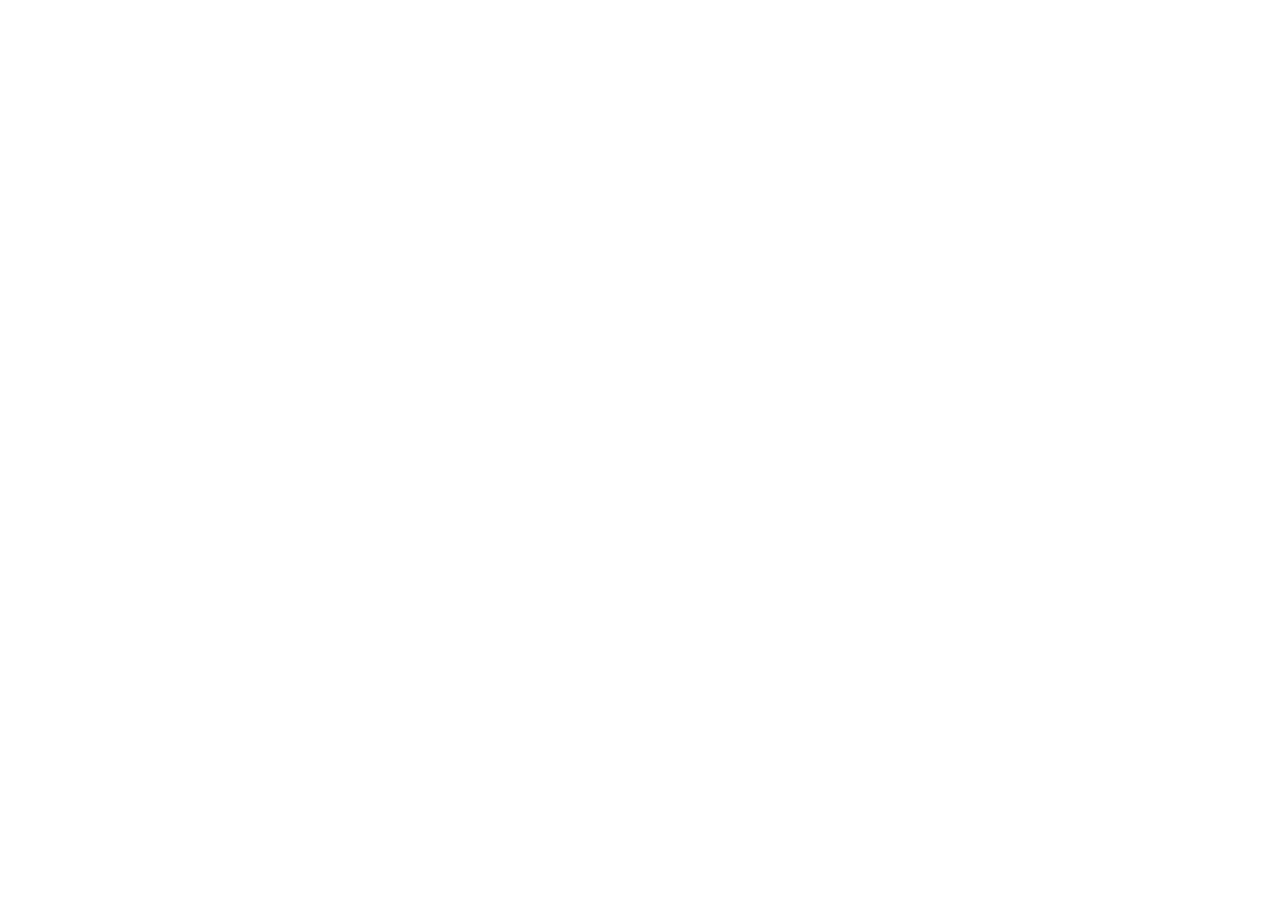
==== index.html @ 06f02a38 "Add files via upload" ====
<!doctype html><html lang="en"><head><meta charset="utf-8"><meta name="viewport" content="width=device-width,initial-scale=1">
<link rel="preconnect" href="https://fonts.googleapis.com"><link rel="preconnect" href="https://fonts.gstatic.com" crossorigin>
<link href="https://fonts.googleapis.com/css2?family=Space+Grotesk:wght@500;700&family=Inter:wght@400;500;600;700&family=JetBrains+Mono:wght@400;600&display=swap" rel="stylesheet">
<link rel="stylesheet" href="css/style.css"><link rel="stylesheet" href="css/academy.css"><link rel="stylesheet" href="css/theme.css">
<link rel="icon" href="images/logo.svg">
<script src="site-config.js"></script><title>Batch 01</title></head>
<body>
<header data-site-header></header>

<!-- HERO: text comes from site-config.js -->
<section data-site-hero></section>

<!-- SECTION TILES: add/remove sections in site-config.js -->
<div data-site-tiles></div>

<footer data-site-footer></footer>
<script src="js/site.js"></script>
<script src="js/protection.js" defer></script>
</body></html>
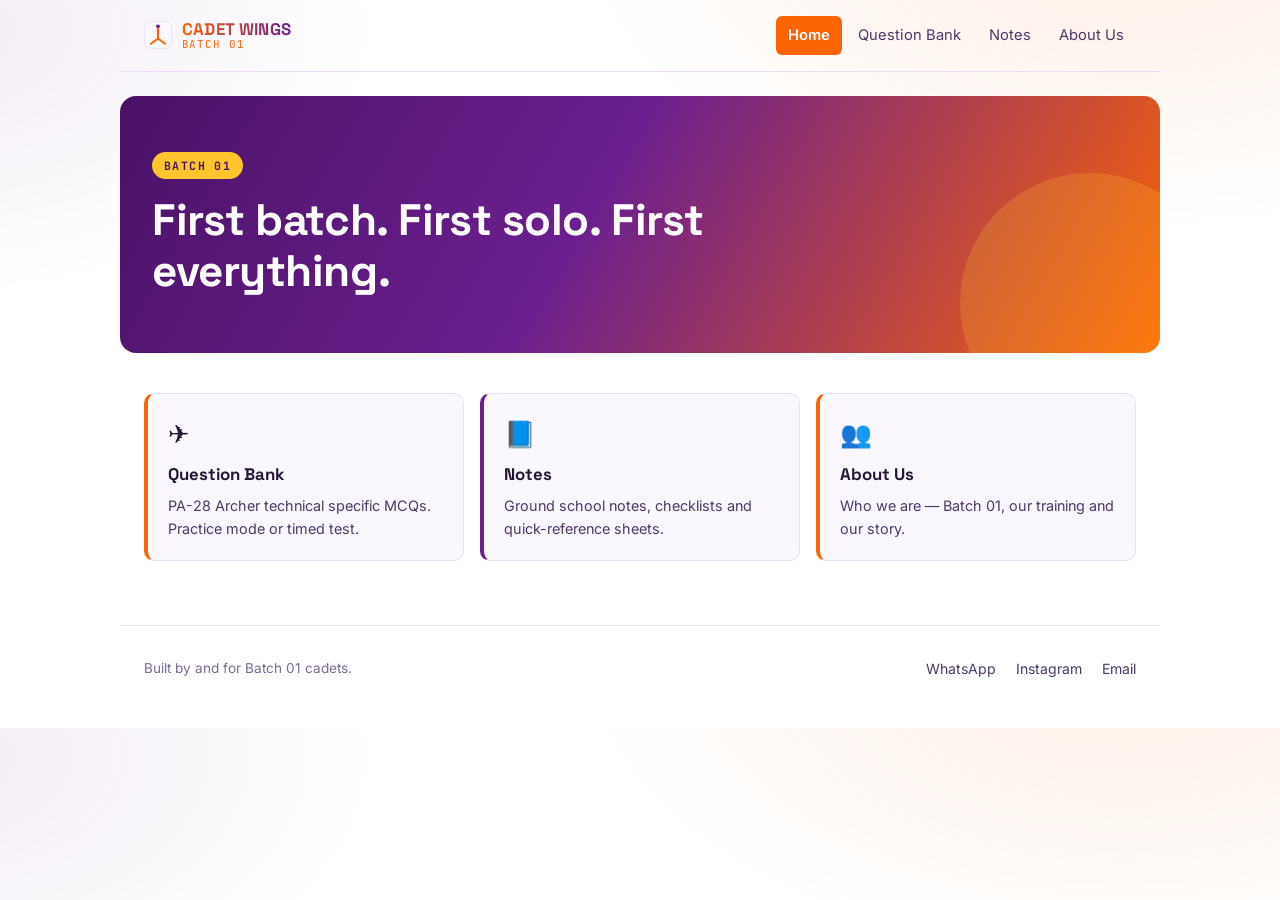
==== commit e29d0bb8: "Update index.html" ====
--- a/index.html
+++ b/index.html
@@ -3,7 +3,7 @@
 <link href="https://fonts.googleapis.com/css2?family=Space+Grotesk:wght@500;700&family=Inter:wght@400;500;600;700&family=JetBrains+Mono:wght@400;600&display=swap" rel="stylesheet">
 <link rel="stylesheet" href="css/style.css"><link rel="stylesheet" href="css/academy.css"><link rel="stylesheet" href="css/theme.css">
 <link rel="icon" href="images/logo.svg">
-<script src="site-config.js"></script><title>Batch 01</title></head>
+<script src="site-config.js"></script><title>Aryan</title></head>
 <body>
 <header data-site-header></header>
 
--- a/css/style.css
+++ b/css/style.css
@@ -0,0 +1,352 @@
+/* ============================================================
+   STYLE.CSS — base layout, typography, header/footer, hero,
+   tiles, buttons, and plain content pages (about, notes).
+   Question-bank–specific rules live in academy.css.
+   Colours live in theme.css.
+   ============================================================ */
+
+*, *::before, *::after { box-sizing: border-box; }
+
+html { color-scheme: light; }
+
+body {
+  margin: 0;
+  background:
+    radial-gradient(900px 480px at 88% -8%, rgba(252, 100, 4, 0.10) 0%, transparent 60%),
+    radial-gradient(780px 460px at -6% 4%, rgba(107, 31, 143, 0.09) 0%, transparent 58%),
+    var(--ink);
+  color: var(--paper);
+  font-family: "Inter", system-ui, -apple-system, sans-serif;
+  font-size: 16px;
+  line-height: 1.55;
+  -webkit-font-smoothing: antialiased;
+}
+
+h1, h2, h3 {
+  font-family: "Space Grotesk", "Inter", sans-serif;
+  font-weight: 700;
+  line-height: 1.15;
+  margin: 0 0 0.6em;
+  letter-spacing: -0.01em;
+}
+
+h2 { font-size: 1.5rem; }
+h3 { font-size: 1.15rem; }
+
+p { margin: 0 0 1em; color: var(--paper-dim); }
+
+code {
+  font-family: "JetBrains Mono", monospace;
+  background: var(--panel);
+  border: 1px solid var(--line);
+  border-radius: 4px;
+  padding: 0.1em 0.4em;
+  font-size: 0.9em;
+  color: var(--signal);
+}
+
+a { color: var(--signal); }
+
+:focus-visible {
+  outline: 2px solid var(--signal);
+  outline-offset: 2px;
+}
+
+.page {
+  max-width: 760px;
+  margin: 0 auto;
+  padding: 2.5rem 1.5rem 5rem;
+}
+
+.page h2 {
+  padding-bottom: 0.5rem;
+  border-bottom: 2px solid var(--signal);
+}
+
+/* ---------------- Header / topbar ---------------- */
+
+.topbar {
+  display: flex;
+  align-items: center;
+  gap: 1rem;
+  max-width: 1040px;
+  margin: 0 auto;
+  padding: 1rem 1.5rem;
+  border-bottom: 1px solid var(--line);
+}
+
+.topbar__brand {
+  display: flex;
+  align-items: center;
+  gap: 0.6rem;
+  text-decoration: none;
+  margin-right: auto;
+}
+
+.topbar__logo { display: block; }
+
+.topbar__brandtext { display: flex; flex-direction: column; line-height: 1.1; }
+
+.topbar__name {
+  font-family: "Space Grotesk", sans-serif;
+  font-weight: 700;
+  font-size: 1.05rem;
+  letter-spacing: 0.02em;
+  background: linear-gradient(90deg, var(--signal), var(--accent2));
+  -webkit-background-clip: text;
+  background-clip: text;
+  color: transparent;
+}
+
+.topbar__line {
+  font-family: "JetBrains Mono", monospace;
+  font-size: 0.68rem;
+  color: var(--signal);
+  letter-spacing: 0.08em;
+}
+
+.topbar__nav {
+  display: flex;
+  gap: 0.25rem;
+}
+
+.topbar__link {
+  color: var(--paper-dim);
+  text-decoration: none;
+  font-size: 0.92rem;
+  padding: 0.5rem 0.75rem;
+  border-radius: 6px;
+  transition: background-color 120ms ease, color 120ms ease;
+}
+
+.topbar__link:hover { color: var(--paper); background: var(--panel); }
+
+.topbar__link.is-active {
+  color: var(--ink);
+  background: var(--signal);
+  font-weight: 600;
+}
+
+.topbar__toggle {
+  display: none;
+  flex-direction: column;
+  justify-content: center;
+  gap: 4px;
+  width: 32px;
+  height: 32px;
+  background: none;
+  border: 1px solid var(--line);
+  border-radius: 6px;
+  cursor: pointer;
+}
+
+.topbar__toggle span {
+  display: block;
+  height: 2px;
+  margin: 0 6px;
+  background: var(--paper);
+}
+
+@media (max-width: 640px) {
+  .topbar__toggle { display: flex; }
+  .topbar__nav {
+    position: absolute;
+    top: 64px;
+    left: 0;
+    right: 0;
+    flex-direction: column;
+    background: var(--panel);
+    border-bottom: 1px solid var(--line);
+    padding: 0.5rem;
+    display: none;
+  }
+  .topbar__nav.is-open { display: flex; }
+  .topbar { position: relative; }
+}
+
+/* ---------------- Breadcrumbs ---------------- */
+
+.breadcrumbs {
+  max-width: 1040px;
+  margin: 0 auto;
+  padding: 1rem 1.5rem 0;
+  font-family: "JetBrains Mono", monospace;
+  font-size: 0.78rem;
+  color: var(--muted);
+}
+
+.breadcrumbs a { color: var(--muted); text-decoration: none; }
+.breadcrumbs a:hover { color: var(--signal); }
+
+/* ---------------- Hero (index.html) ---------------- */
+
+.hero {
+  position: relative;
+  overflow: hidden;
+  max-width: 1040px;
+  margin: 1.5rem auto 0;
+  padding: 3.5rem 2rem;
+  border-radius: 16px;
+  background: linear-gradient(120deg, var(--accent2-deep) 0%, var(--accent2) 45%, var(--signal) 100%);
+}
+
+.hero::after {
+  content: "";
+  position: absolute;
+  right: -60px;
+  bottom: -80px;
+  width: 260px;
+  height: 260px;
+  border-radius: 50%;
+  background: var(--highlight);
+  opacity: 0.22;
+}
+
+.hero__kicker {
+  position: relative;
+  display: inline-block;
+  font-family: "JetBrains Mono", monospace;
+  font-size: 0.72rem;
+  font-weight: 700;
+  letter-spacing: 0.12em;
+  color: var(--accent2-deep);
+  background: var(--highlight);
+  padding: 0.3rem 0.75rem;
+  border-radius: 999px;
+  margin: 0 0 1rem;
+}
+
+.hero__title {
+  position: relative;
+  font-size: clamp(1.9rem, 4vw, 2.75rem);
+  max-width: 20ch;
+  margin: 0;
+  color: #FFFFFF;
+}
+
+/* ---------------- Tiles (index.html) ---------------- */
+
+.tiles {
+  max-width: 1040px;
+  margin: 0 auto;
+  padding: 2.5rem 1.5rem 4rem;
+  display: grid;
+  grid-template-columns: repeat(auto-fit, minmax(220px, 1fr));
+  gap: 1rem;
+}
+
+.tile {
+  display: flex;
+  flex-direction: column;
+  gap: 0.5rem;
+  padding: 1.25rem;
+  background: var(--panel);
+  border: 1px solid var(--line);
+  border-left: 4px solid var(--signal);
+  border-radius: 10px;
+  text-decoration: none;
+  color: var(--paper);
+  transition: border-color 150ms ease, transform 150ms ease, box-shadow 150ms ease;
+}
+
+.tile:nth-child(even) { border-left-color: var(--accent2); }
+
+.tile:hover {
+  transform: translateY(-2px);
+  box-shadow: 0 10px 26px rgba(107, 31, 143, 0.12);
+}
+
+.tile__icon { font-size: 1.6rem; }
+
+.tile__label {
+  font-family: "Space Grotesk", sans-serif;
+  font-weight: 700;
+  font-size: 1.05rem;
+}
+
+.tile__blurb { color: var(--paper-dim); font-size: 0.9rem; }
+
+/* ---------------- Footer ---------------- */
+
+.footer {
+  max-width: 1040px;
+  margin: 0 auto;
+  padding: 2rem 1.5rem 3rem;
+  border-top: 1px solid var(--line);
+  display: flex;
+  flex-wrap: wrap;
+  gap: 1rem;
+  justify-content: space-between;
+  align-items: center;
+}
+
+.footer__note {
+  margin: 0;
+  color: var(--muted);
+  font-size: 0.85rem;
+}
+
+.footer__links { display: flex; gap: 1.25rem; }
+.footer__links a { color: var(--paper-dim); text-decoration: none; font-size: 0.88rem; }
+.footer__links a:hover { color: var(--signal); }
+
+/* ---------------- Plain content pages (about, notes) ---------------- */
+
+.block {
+  padding: 1.25rem 1.5rem;
+  margin: 0 0 1.5rem;
+  background: var(--panel);
+  border: 1px solid var(--line);
+  border-radius: 10px;
+}
+
+.block ul { margin: 0; padding-left: 1.2rem; color: var(--paper-dim); }
+.block li { margin-bottom: 0.35em; }
+.block h3 { color: var(--paper); }
+
+/* ---------------- Buttons (shared) ---------------- */
+
+.btn {
+  font: inherit;
+  font-family: "Inter", sans-serif;
+  font-weight: 600;
+  font-size: 0.92rem;
+  color: var(--paper);
+  background: var(--panel);
+  border: 1px solid var(--line);
+  border-radius: 8px;
+  padding: 0.65rem 1.1rem;
+  cursor: pointer;
+  transition: border-color 120ms ease, background-color 120ms ease;
+}
+
+.btn:hover { border-color: var(--signal); }
+
+.btn--primary {
+  background: var(--signal);
+  border-color: var(--signal);
+  color: #FFFFFF;
+}
+
+.btn--primary:hover { filter: brightness(1.08); }
+
+.btn:disabled { opacity: 0.45; cursor: not-allowed; }
+
+.link-back {
+  font: inherit;
+  font-size: 0.85rem;
+  color: var(--muted);
+  background: none;
+  border: none;
+  cursor: pointer;
+  padding: 0 0 1rem;
+  display: inline-block;
+}
+
+.link-back:hover { color: var(--signal); }
+
+/* Blur used by protection.js on tab-switch / screenshot attempts */
+html.is-blurred body {
+  filter: blur(14px);
+  transition: filter 100ms ease;
+}
--- a/css/academy.css
+++ b/css/academy.css
@@ -0,0 +1,453 @@
+/* ============================================================
+   ACADEMY.CSS — everything specific to bank.html's app:
+   subject cards, chapter rows, mode picker, the question card,
+   options, progress bar, timer, results and review.
+   ============================================================ */
+
+#app {
+  max-width: 760px;
+  margin: 0 auto;
+  padding: 1.5rem 1.5rem 5rem;
+}
+
+.panel { min-height: 40vh; }
+
+.empty-state { text-align: center; padding-top: 3rem; }
+
+/* ---------------- Subject grid ---------------- */
+
+.subject-grid {
+  display: grid;
+  grid-template-columns: repeat(auto-fit, minmax(220px, 1fr));
+  gap: 0.9rem;
+}
+
+.subject-card {
+  text-align: left;
+  font: inherit;
+  color: var(--paper);
+  background: var(--panel);
+  border: 1px solid var(--line);
+  border-radius: 10px;
+  padding: 1.1rem 1.25rem;
+  cursor: pointer;
+  display: flex;
+  flex-direction: column;
+  gap: 0.4rem;
+  transition: border-color 120ms ease;
+}
+
+.subject-card:hover { border-color: var(--signal); }
+
+.subject-card__label {
+  font-family: "Space Grotesk", sans-serif;
+  font-weight: 700;
+  font-size: 1.05rem;
+}
+
+.subject-card__meta {
+  font-family: "JetBrains Mono", monospace;
+  font-size: 0.78rem;
+  color: var(--muted);
+}
+
+/* ---------------- Chapter list ---------------- */
+
+.chapter-list { display: flex; flex-direction: column; gap: 0.6rem; }
+
+.chapter-row {
+  display: flex;
+  justify-content: space-between;
+  align-items: center;
+  gap: 1rem;
+  text-align: left;
+  font: inherit;
+  color: var(--paper);
+  background: var(--panel);
+  border: 1px solid var(--line);
+  border-radius: 10px;
+  padding: 0.9rem 1.1rem;
+  cursor: pointer;
+  transition: border-color 120ms ease;
+}
+
+.chapter-row:hover { border-color: var(--signal); }
+
+.chapter-row__label { font-weight: 600; }
+
+.chapter-row__meta {
+  font-family: "JetBrains Mono", monospace;
+  font-size: 0.76rem;
+  color: var(--muted);
+  white-space: nowrap;
+}
+
+.flag { color: var(--signal); }
+
+/* ---------------- Mode picker ---------------- */
+
+.mode-picker__summary { font-family: "JetBrains Mono", monospace; font-size: 0.85rem; }
+
+.mode-grid {
+  display: grid;
+  grid-template-columns: repeat(auto-fit, minmax(220px, 1fr));
+  gap: 1rem;
+  margin-top: 1.5rem;
+}
+
+.mode-card {
+  text-align: left;
+  font: inherit;
+  color: var(--paper);
+  background: var(--panel);
+  border: 1px solid var(--line);
+  border-top: 3px solid var(--signal);
+  border-radius: 10px;
+  padding: 1.25rem;
+  cursor: pointer;
+  display: flex;
+  flex-direction: column;
+  gap: 0.5rem;
+  transition: border-color 120ms ease, transform 120ms ease, box-shadow 120ms ease;
+}
+
+.mode-card:nth-child(even) { border-top-color: var(--accent2); }
+
+.mode-card:hover {
+  transform: translateY(-2px);
+  box-shadow: 0 10px 24px rgba(107, 31, 143, 0.1);
+}
+
+.mode-card__title {
+  font-family: "Space Grotesk", sans-serif;
+  font-weight: 700;
+  font-size: 1.1rem;
+}
+
+.mode-card__desc { color: var(--paper-dim); font-size: 0.9rem; }
+
+/* ---------------- Progress + quiz meta ---------------- */
+
+.progress {
+  height: 6px;
+  background: var(--panel);
+  border: 1px solid var(--line);
+  border-radius: 999px;
+  overflow: hidden;
+  margin-bottom: 0.9rem;
+}
+
+.progress__bar {
+  height: 100%;
+  background: var(--signal);
+  transition: width 200ms ease;
+}
+
+.quiz__meta {
+  font-family: "JetBrains Mono", monospace;
+  font-size: 0.8rem;
+  color: var(--muted);
+  margin-bottom: 1.25rem;
+}
+
+/* ---------------- Question card ---------------- */
+
+.question {
+  background: var(--panel);
+  border: 1px solid var(--line);
+  border-radius: 12px;
+  padding: 1.5rem;
+}
+
+.question__stem {
+  font-family: "Space Grotesk", sans-serif;
+  font-size: 1.15rem;
+  font-weight: 600;
+  color: var(--paper);
+  margin-bottom: 1.1rem;
+}
+
+.question__image {
+  max-width: 100%;
+  border-radius: 8px;
+  border: 1px solid var(--line);
+  margin-bottom: 1.1rem;
+  display: block;
+}
+
+.options {
+  display: flex;
+  flex-direction: column;
+  gap: 0.55rem;
+}
+
+.option {
+  display: flex;
+  align-items: center;
+  gap: 0.75rem;
+  text-align: left;
+  font: inherit;
+  color: var(--paper);
+  background: var(--ink);
+  border: 1px solid var(--line);
+  border-radius: 9px;
+  padding: 0.7rem 0.9rem;
+  cursor: pointer;
+  transition: border-color 120ms ease, background-color 120ms ease;
+}
+
+.option:hover:not(:disabled) { border-color: var(--signal); }
+
+.option__letter {
+  font-family: "JetBrains Mono", monospace;
+  font-weight: 700;
+  font-size: 0.8rem;
+  color: var(--muted);
+  width: 1.5rem;
+  height: 1.5rem;
+  border-radius: 50%;
+  border: 1px solid var(--line);
+  display: flex;
+  align-items: center;
+  justify-content: center;
+  flex-shrink: 0;
+}
+
+.option.is-picked { border-color: var(--signal); }
+.option.is-picked .option__letter { border-color: var(--signal); color: var(--signal); }
+
+.option:disabled { cursor: default; }
+
+.option.is-correct {
+  border-color: var(--ok);
+  background: rgba(76, 175, 109, 0.12);
+}
+.option.is-correct .option__letter { border-color: var(--ok); color: var(--ok); }
+
+.option.is-chosen {
+  border-color: var(--danger);
+  background: rgba(226, 87, 76, 0.12);
+}
+.option.is-chosen .option__letter { border-color: var(--danger); color: var(--danger); }
+
+/* ---------------- Feedback (practice mode) ---------------- */
+
+.feedback { margin-top: 1.1rem; padding-top: 1.1rem; border-top: 1px solid var(--line); }
+.feedback[hidden] { display: none; }
+
+.feedback__verdict { font-weight: 700; margin-bottom: 0.4em; }
+.feedback__verdict.is-right { color: var(--ok); }
+.feedback__verdict.is-wrong { color: var(--danger); }
+
+.feedback__explanation { color: var(--paper-dim); font-size: 0.92rem; margin: 0; }
+
+.feedback__flag { color: var(--signal); font-size: 0.9rem; margin: 0; }
+
+/* ---------------- Controls ---------------- */
+
+.quiz__controls {
+  display: flex;
+  justify-content: flex-end;
+  gap: 0.75rem;
+  margin-top: 1.5rem;
+}
+
+.quiz__controls--split { justify-content: space-between; }
+
+/* ---------------- Results + review ---------------- */
+
+.results__score {
+  font-family: "Space Grotesk", sans-serif;
+  font-size: 2.5rem;
+  font-weight: 700;
+  color: var(--paper);
+  margin: 0 0 0.75rem;
+}
+
+.results__pct { font-size: 1.1rem; color: var(--muted); font-weight: 500; }
+
+.review {
+  margin-top: 2rem;
+  display: flex;
+  flex-direction: column;
+  gap: 0.75rem;
+}
+
+.review-row {
+  border: 1px solid var(--line);
+  border-left-width: 3px;
+  border-radius: 8px;
+  padding: 0.9rem 1.1rem;
+  background: var(--panel);
+}
+
+.review-row--right { border-left-color: var(--ok); }
+.review-row--wrong { border-left-color: var(--danger); }
+.review-row--ungraded { border-left-color: var(--signal); }
+
+.review-row__stem { color: var(--paper); font-weight: 600; margin-bottom: 0.3em; }
+.review-row__answer { font-family: "JetBrains Mono", monospace; font-size: 0.8rem; margin-bottom: 0.3em; }
+.review-row__explanation { font-size: 0.88rem; margin: 0; }
+
+/* ---------------- Session setup (mode / count / shuffle / timer) ---------------- */
+
+.setup-grid {
+  display: grid;
+  grid-template-columns: repeat(auto-fit, minmax(240px, 1fr));
+  gap: 1rem;
+  margin: 1.5rem 0;
+}
+
+.setup-panel {
+  background: var(--panel);
+  border: 1px solid var(--line);
+  border-radius: 12px;
+  padding: 1.25rem;
+}
+
+.setup-panel__title {
+  display: flex;
+  align-items: center;
+  gap: 0.55rem;
+  font-family: "Space Grotesk", sans-serif;
+  font-size: 1rem;
+  margin: 0 0 1rem;
+}
+
+.setup-panel__title .dot {
+  width: 8px;
+  height: 8px;
+  border-radius: 50%;
+  background: var(--signal);
+  flex-shrink: 0;
+}
+
+.setup-panel:nth-child(even) .setup-panel__title .dot { background: var(--accent2); }
+
+.setup-label {
+  display: block;
+  font-size: 0.82rem;
+  color: var(--muted);
+  margin: 1.1rem 0 0.5rem;
+}
+
+/* Segmented tabs (Mode: Practice/Test, Timer: Off/Total/Per question) */
+
+.segmented {
+  display: flex;
+  border: 1px solid var(--line);
+  border-radius: 9px;
+  overflow: hidden;
+}
+
+.segmented__btn {
+  flex: 1;
+  font: inherit;
+  font-weight: 600;
+  font-size: 0.88rem;
+  color: var(--paper-dim);
+  background: var(--ink);
+  border: none;
+  border-right: 1px solid var(--line);
+  padding: 0.55rem 0.5rem;
+  cursor: pointer;
+  transition: background-color 120ms ease, color 120ms ease;
+}
+
+.segmented__btn:last-child { border-right: none; }
+
+.segmented__btn:hover:not(:disabled):not(.is-active) { background: var(--panel); }
+
+.segmented__btn.is-active {
+  background: var(--signal);
+  color: #FFFFFF;
+}
+
+.segmented.is-disabled .segmented__btn { cursor: not-allowed; opacity: 0.5; }
+.segmented__btn:disabled { cursor: not-allowed; }
+
+/* Stepper (number of questions / timer minutes / timer seconds) */
+
+.stepper {
+  display: flex;
+  align-items: center;
+  gap: 0.75rem;
+}
+
+.stepper__btn {
+  width: 32px;
+  height: 32px;
+  border-radius: 50%;
+  border: 1px solid var(--line);
+  background: var(--ink);
+  color: var(--paper);
+  font-size: 1.1rem;
+  line-height: 1;
+  cursor: pointer;
+  transition: border-color 120ms ease;
+}
+
+.stepper__btn:hover { border-color: var(--signal); }
+
+.stepper__value {
+  flex: 1;
+  text-align: center;
+  font-family: "JetBrains Mono", monospace;
+  font-weight: 700;
+  font-size: 1.05rem;
+  color: var(--paper);
+}
+
+/* Toggle rows (Shuffle questions / Shuffle options) */
+
+.toggle-row {
+  display: flex;
+  align-items: center;
+  justify-content: space-between;
+  gap: 1rem;
+  margin-top: 1.1rem;
+}
+
+.toggle-row__label { font-weight: 600; font-size: 0.92rem; color: var(--paper); }
+.toggle-row__desc { font-size: 0.78rem; color: var(--muted); }
+
+.toggle {
+  position: relative;
+  flex-shrink: 0;
+  width: 42px;
+  height: 24px;
+  border-radius: 999px;
+  border: none;
+  background: var(--line);
+  cursor: pointer;
+  padding: 0;
+  transition: background-color 150ms ease;
+}
+
+.toggle.is-on { background: var(--signal); }
+
+.toggle__knob {
+  position: absolute;
+  top: 3px;
+  left: 3px;
+  width: 18px;
+  height: 18px;
+  border-radius: 50%;
+  background: #FFFFFF;
+  box-shadow: 0 1px 3px rgba(36, 23, 53, 0.35);
+  transition: transform 150ms ease;
+}
+
+.toggle.is-on .toggle__knob { transform: translateX(18px); }
+
+/* Note box (shown when Timer is off / locked) */
+
+.setup-note {
+  margin-top: 0.85rem;
+  padding: 0.75rem 0.9rem;
+  border: 1px dashed var(--line);
+  border-radius: 9px;
+  font-size: 0.82rem;
+  color: var(--muted);
+  line-height: 1.5;
+}
--- a/css/theme.css
+++ b/css/theme.css
@@ -0,0 +1,27 @@
+/* ============================================================
+   THEME.CSS
+   ------------------------------------------------------------
+   "Akasa" palette — Sunrise Orange + Passionate Purple on white,
+   the colour language of India's Akasa Air (orange + purple,
+   light background, warm and youthful rather than a cockpit-at-
+   -night look). Change the six hex codes below to re-colour the
+   whole site — style.css and academy.css only ever reference
+   these variables, they never hard-code a colour.
+   ============================================================ */
+:root {
+  --ink:      #FFFFFF;   /* page background */
+  --panel:    #FBF7FF;   /* card / header / footer surfaces */
+  --line:     #EADDF5;   /* borders, dividers, bezels */
+  --paper:    #241735;   /* primary text */
+  --signal:   #FC6404;   /* Sunrise Orange — primary accent, links, focus */
+  --ok:       #17935F;   /* green — correct answers, success states */
+}
+
+:root {
+  --accent2:       #6B1F8F;  /* Passionate Purple — secondary accent */
+  --accent2-deep:  #4A1266;  /* purple, darker, for gradients/hover */
+  --highlight:     #FFC42E;  /* rising-sun yellow — small highlights only */
+  --danger:  #D53434;
+  --muted:   #7C6B92;
+  --paper-dim: #4B3A66;
+}
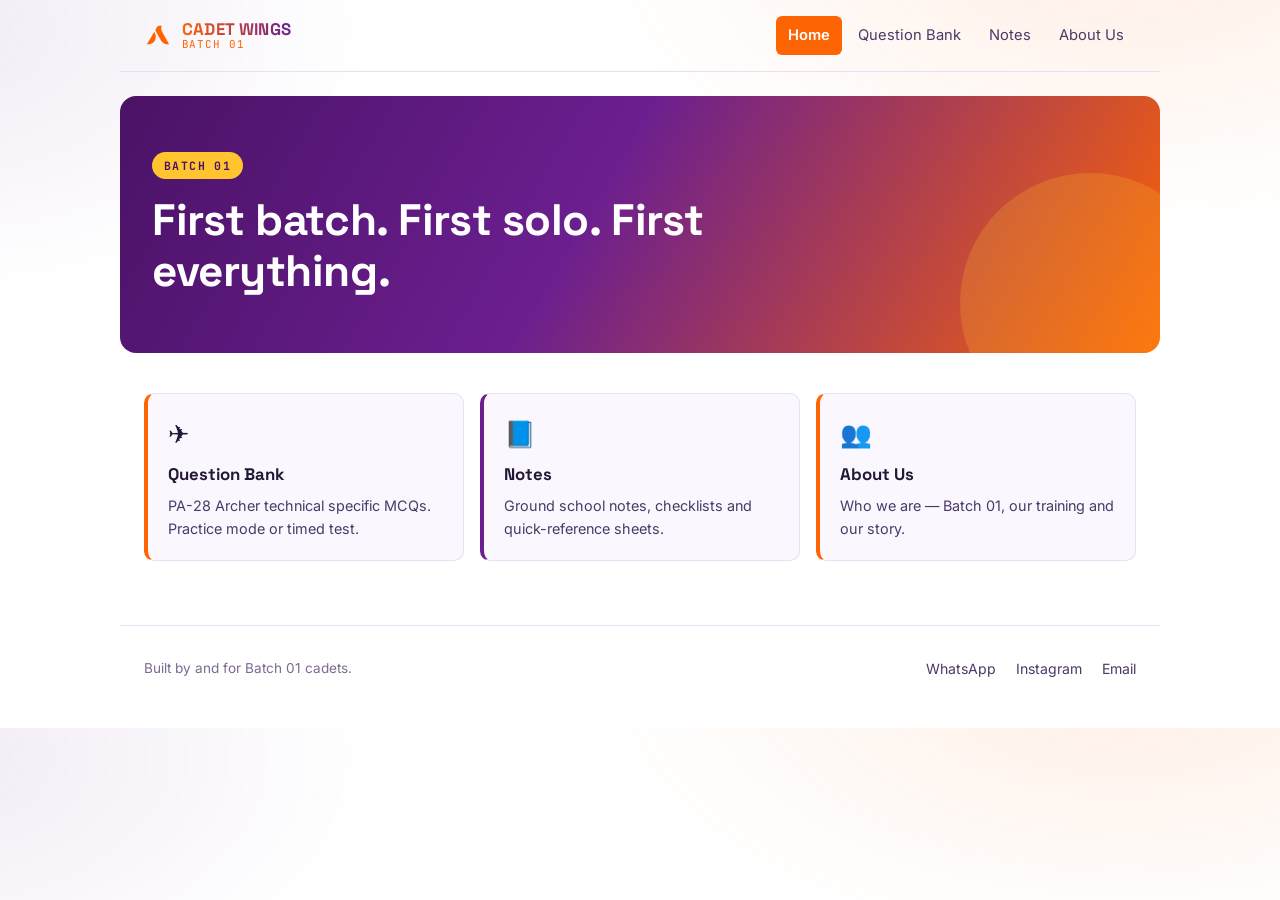
==== commit 95ce0328: "Update index.html" ====
--- a/index.html
+++ b/index.html
@@ -2,8 +2,8 @@
 <link rel="preconnect" href="https://fonts.googleapis.com"><link rel="preconnect" href="https://fonts.gstatic.com" crossorigin>
 <link href="https://fonts.googleapis.com/css2?family=Space+Grotesk:wght@500;700&family=Inter:wght@400;500;600;700&family=JetBrains+Mono:wght@400;600&display=swap" rel="stylesheet">
 <link rel="stylesheet" href="css/style.css"><link rel="stylesheet" href="css/academy.css"><link rel="stylesheet" href="css/theme.css">
-<link rel="icon" href="images/logo.svg">
-<script src="site-config.js"></script><title>Aryan</title></head>
+<link rel="icon" type="image/svg+xml" href="images/logo.svg?v=2">
+<script src="site-config.js"></script><title>Batch 01</title></head>
 <body>
 <header data-site-header></header>
 
